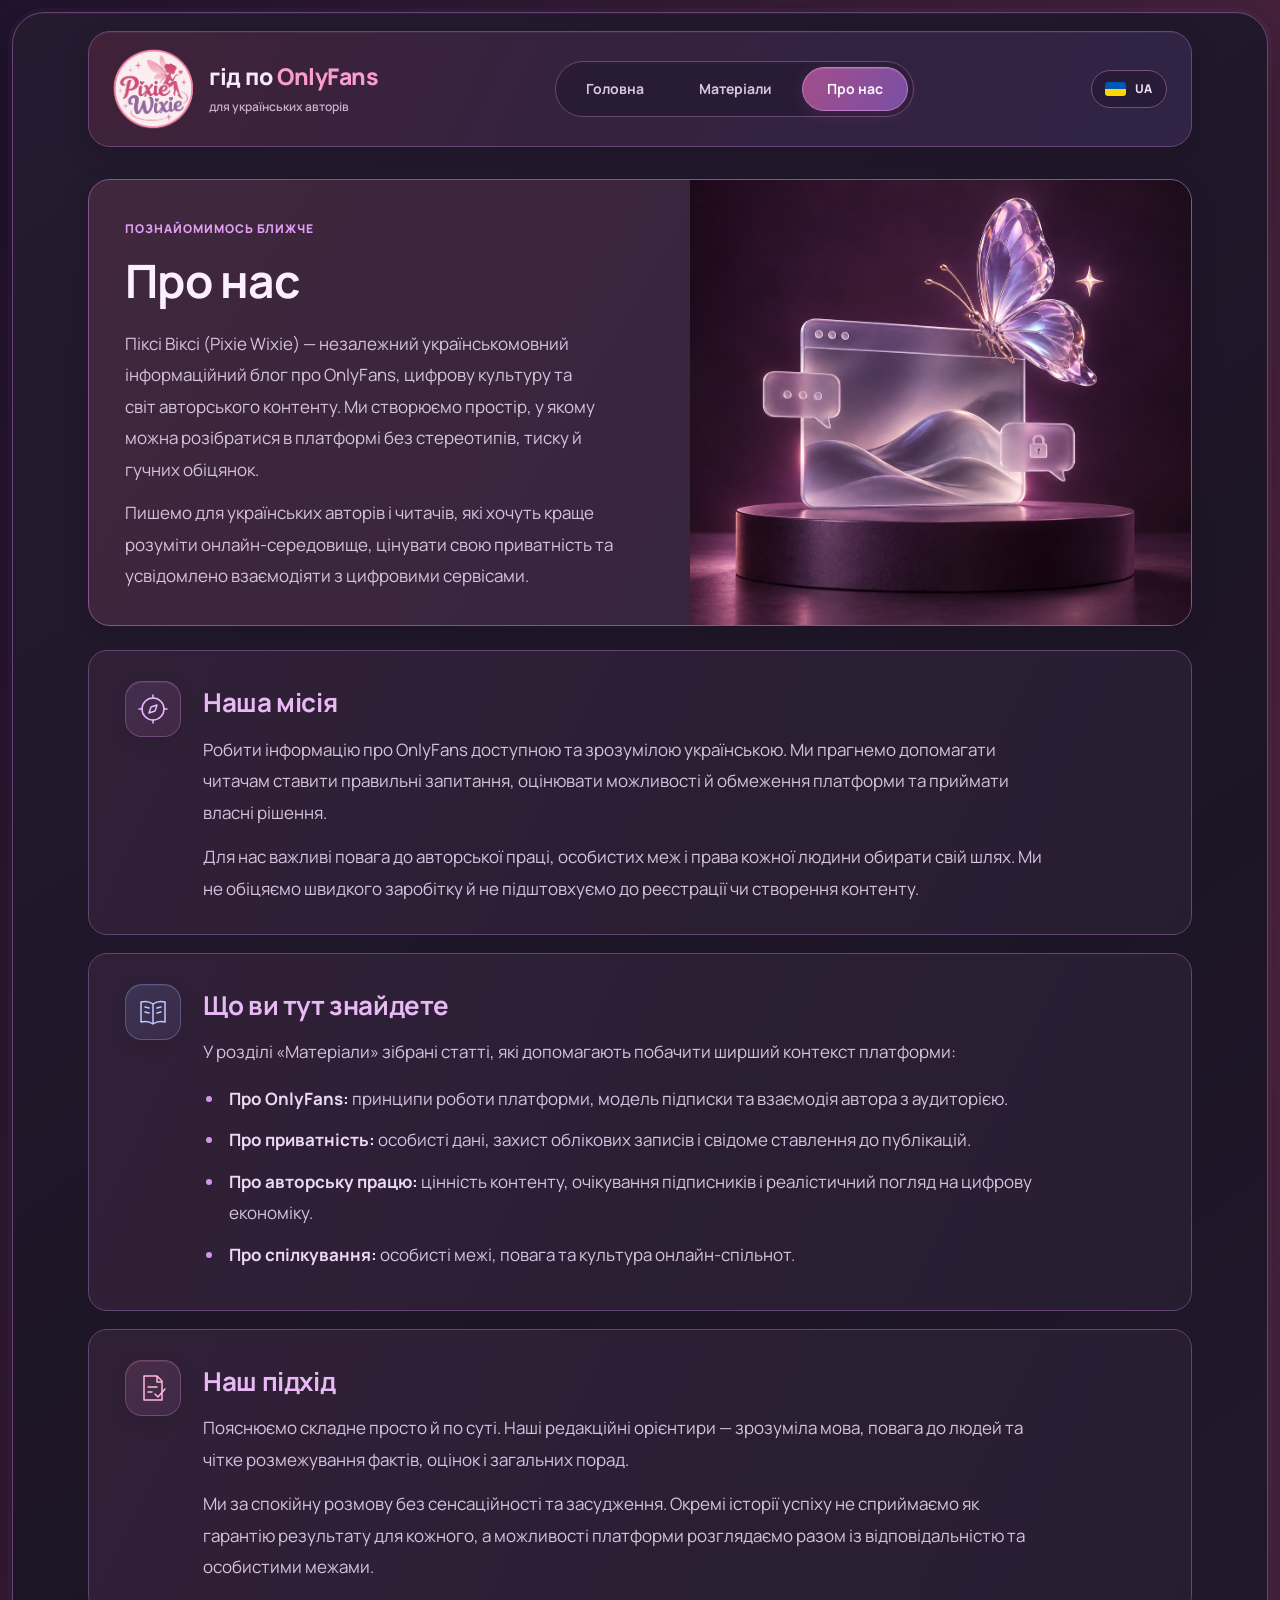
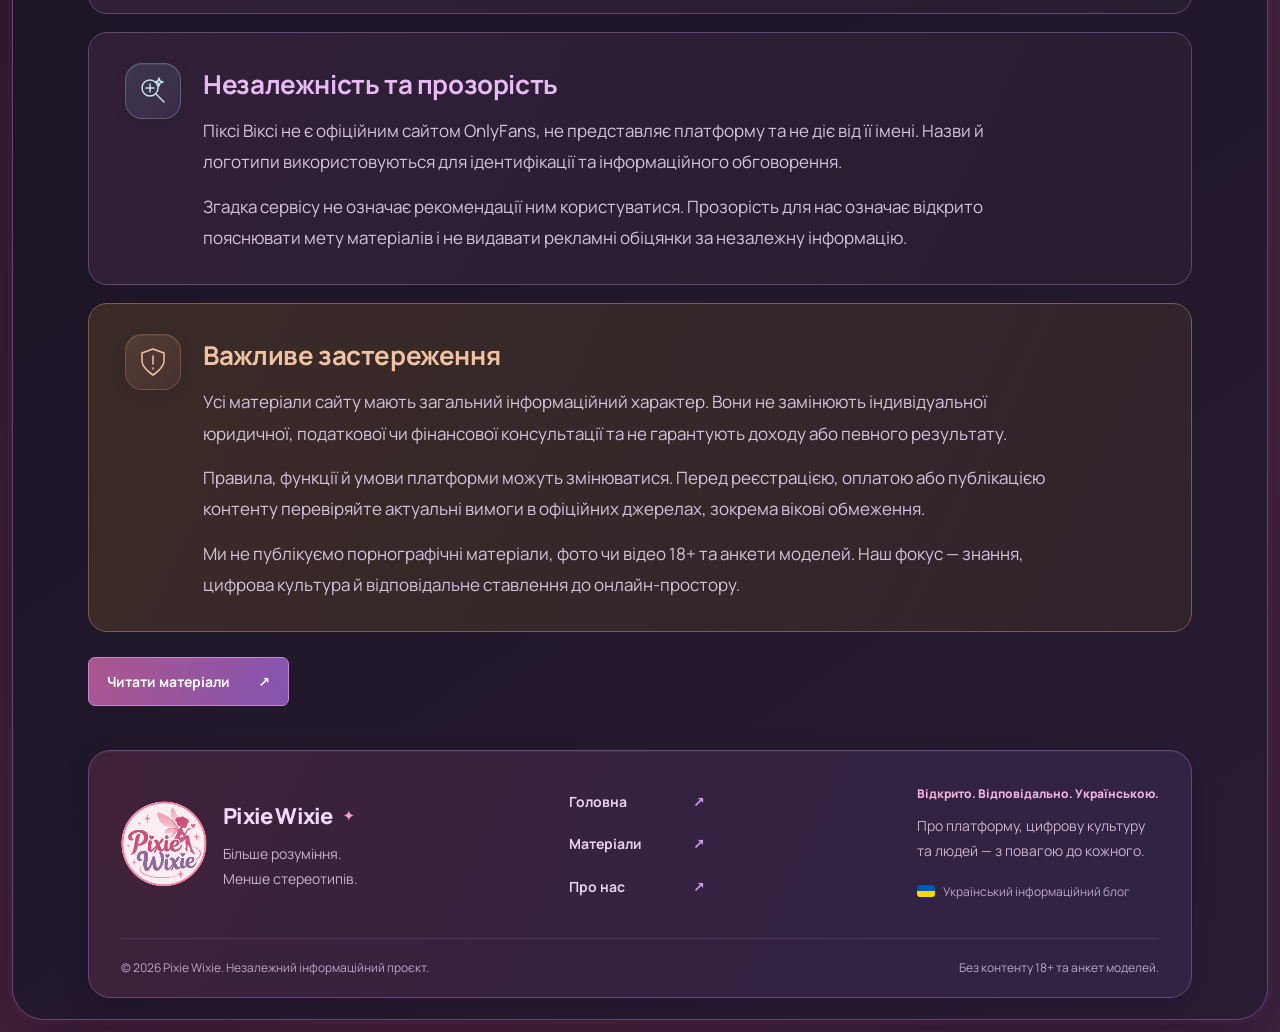
==== about.html @ de65b319 "Added Pixie Wixie site" ====
<!doctype html>
<html lang="uk"><head><meta charset="UTF-8"><meta name="viewport" content="width=device-width, initial-scale=1.0"><meta name="description" content="Дізнайтеся про Pixie Wixie: незалежний український блог про OnlyFans, нашу мету й редакційні принципи. Зрозуміла інформація з повагою до приватності."><title>Про Pixie Wixie — український блог про OnlyFans</title><link rel="preconnect" href="https://fonts.googleapis.com"><link rel="preconnect" href="https://fonts.gstatic.com" crossorigin><link href="https://fonts.googleapis.com/css2?family=Manrope:wght@400;500;600;700;800&display=swap" rel="stylesheet"><link rel="stylesheet" href="style.css">
<meta name="robots" content="index, follow, max-image-preview:large">
<link rel="icon" type="image/png" href="img/logo.png">
<meta property="og:locale" content="uk_UA">
<meta property="og:site_name" content="Pixie Wixie">
<meta property="og:type" content="website">
<meta property="og:title" content="Про Pixie Wixie — український блог про OnlyFans">
<meta property="og:description" content="Дізнайтеся про Pixie Wixie: незалежний український блог про OnlyFans, нашу мету й редакційні принципи. Зрозуміла інформація з повагою до приватності.">
<meta name="twitter:card" content="summary">
<meta name="twitter:title" content="Про Pixie Wixie — український блог про OnlyFans">
<meta name="twitter:description" content="Дізнайтеся про Pixie Wixie: незалежний український блог про OnlyFans, нашу мету й редакційні принципи. Зрозуміла інформація з повагою до приватності.">
<script type="application/ld+json">{"@context": "https://schema.org", "@type": "AboutPage", "name": "Про Pixie Wixie — український блог про OnlyFans", "description": "Дізнайтеся про Pixie Wixie: незалежний український блог про OnlyFans, нашу мету й редакційні принципи. Зрозуміла інформація з повагою до приватності.", "inLanguage": "uk", "publisher": {"@type": "Organization", "name": "Pixie Wixie", "url": "https://pixiewixie.com/", "logo": {"@type": "ImageObject", "url": "https://pixiewixie.com/img/logo.png"}}, "url": "https://pixiewixie.com/about.html"}</script>
<link rel="canonical" href="https://pixiewixie.com/about.html">
<meta property="og:url" content="https://pixiewixie.com/about.html">
<meta property="og:image" content="https://pixiewixie.com/img/logo.png">
<meta name="twitter:image" content="https://pixiewixie.com/img/logo.png">
</head><body>
<a class="skip-link" href="#main">Перейти до вмісту</a>
<div class="site-frame">
<header class="header"><div class="header-brand"><a href="index.html" class="logo header-logo" aria-label="Pixie Wixie — головна"><img src="img/logo.png" alt="Pixie Wixie" width="1254" height="1254"></a><p class="header-tagline">гід по <span>OnlyFans</span><small>для українських авторів</small></p></div><nav aria-label="Головна навігація"><a href="index.html" data-nav="home">Головна</a><a href="materials.html" data-nav="articles">Матеріали</a><a href="about.html" data-nav="about" class="active" aria-current="page">Про нас</a></nav><span class="language-badge" lang="uk" aria-label="Мова сайту — українська" title="Українська"><span class="language-flag" aria-hidden="true"></span><span>UA</span></span></header>
<main id="main" class="about-page">
  <section class="about-intro" aria-labelledby="about-title">
    <div class="about-intro-copy">
    <span class="eyebrow">Познайомимось ближче</span>
    <h1 id="about-title">Про нас</h1>
    <p>Піксі Віксі (Pixie Wixie) — незалежний українськомовний інформаційний блог про OnlyFans, цифрову культуру та світ авторського контенту. Ми створюємо простір, у якому можна розібратися в платформі без стереотипів, тиску й гучних обіцянок.</p>
    <p>Пишемо для українських авторів і читачів, які хочуть краще розуміти онлайн-середовище, цінувати свою приватність та усвідомлено взаємодіяти з цифровими сервісами.</p>
      </div>
    <div class="about-intro-art"><img src="img/pixie-digital.png" alt="Скляний метелик над вікном браузера — ілюстрація цифрового світу Піксі Віксі" width="1536" height="1024" decoding="async"></div>
  </section>
  <div class="about-sections">
    <section class="about-panel" aria-labelledby="about-mission">
      <span class="about-section-icon" aria-hidden="true"><svg viewBox="0 0 32 32" fill="none" stroke="currentColor" stroke-width="1.5" stroke-linecap="round" stroke-linejoin="round"><circle cx="16" cy="16" r="11"/><path d="m20 12-2 6-6 2 2-6z"/><path d="M16 2v3m0 22v3M2 16h3m22 0h3"/></svg></span>
      <div><h2 id="about-mission">Наша місія</h2>
      <p>Робити інформацію про OnlyFans доступною та зрозумілою українською. Ми прагнемо допомагати читачам ставити правильні запитання, оцінювати можливості й обмеження платформи та приймати власні рішення.</p>
      <p>Для нас важливі повага до авторської праці, особистих меж і права кожної людини обирати свій шлях. Ми не обіцяємо швидкого заробітку й не підштовхуємо до реєстрації чи створення контенту.</p></div>
    </section>
    <section class="about-panel" aria-labelledby="about-topics">
      <span class="about-section-icon" aria-hidden="true"><svg viewBox="0 0 32 32" fill="none" stroke="currentColor" stroke-width="1.5" stroke-linecap="round" stroke-linejoin="round"><path d="M16 8c-4-3-8-3-12-2v20c4-1 8-1 12 2 4-3 8-3 12-2V6c-4-1-8-1-12 2Zm0 0v20M8 11l4 1m-4 4 4 1m8-5 4-1m-4 6 4-1"/></svg></span>
      <div><h2 id="about-topics">Що ви тут знайдете</h2>
      <p>У розділі «Матеріали» зібрані статті, які допомагають побачити ширший контекст платформи:</p>
      <ul><li><strong>Про OnlyFans:</strong> принципи роботи платформи, модель підписки та взаємодія автора з аудиторією.</li><li><strong>Про приватність:</strong> особисті дані, захист облікових записів і свідоме ставлення до публікацій.</li><li><strong>Про авторську працю:</strong> цінність контенту, очікування підписників і реалістичний погляд на цифрову економіку.</li><li><strong>Про спілкування:</strong> особисті межі, повага та культура онлайн-спільнот.</li></ul></div>
    </section>
    <section class="about-panel" aria-labelledby="about-approach">
      <span class="about-section-icon" aria-hidden="true"><svg viewBox="0 0 32 32" fill="none" stroke="currentColor" stroke-width="1.5" stroke-linecap="round" stroke-linejoin="round"><path d="M8 4h12l5 5v19H7V4Zm12 0v6h5M11 15h9M11 20h4"/><path d="m18 22 3 3 7-8"/></svg></span>
      <div><h2 id="about-approach">Наш підхід</h2>
      <p>Пояснюємо складне просто й по суті. Наші редакційні орієнтири — зрозуміла мова, повага до людей та чітке розмежування фактів, оцінок і загальних порад.</p>
      <p>Ми за спокійну розмову без сенсаційності та засудження. Окремі історії успіху не сприймаємо як гарантію результату для кожного, а можливості платформи розглядаємо разом із відповідальністю та особистими межами.</p></div>
    </section>
    <section class="about-panel" aria-labelledby="about-independence">
      <span class="about-section-icon" aria-hidden="true"><svg viewBox="0 0 32 32" fill="none" stroke="currentColor" stroke-width="1.5" stroke-linecap="round" stroke-linejoin="round"><circle cx="13" cy="13" r="8"/><path d="m19 19 8 8M9 13h8m-4-4v8"/><path d="m22 3 1 3 3 1-3 1-1 3-1-3-3-1 3-1z"/></svg></span>
      <div><h2 id="about-independence">Незалежність та прозорість</h2>
      <p>Піксі Віксі не є офіційним сайтом OnlyFans, не представляє платформу та не діє від її імені. Назви й логотипи використовуються для ідентифікації та інформаційного обговорення.</p>
      <p>Згадка сервісу не означає рекомендації ним користуватися. Прозорість для нас означає відкрито пояснювати мету матеріалів і не видавати рекламні обіцянки за незалежну інформацію.</p></div>
    </section>
    <section class="about-panel about-disclaimer" aria-labelledby="about-disclaimer">
      <span class="about-section-icon" aria-hidden="true"><svg viewBox="0 0 32 32" fill="none" stroke="currentColor" stroke-width="1.5" stroke-linecap="round" stroke-linejoin="round"><path d="m16 3 11 4v8c0 7-11 14-11 14S5 22 5 15V7zM16 10v8m0 4v1"/></svg></span>
      <div><h2 id="about-disclaimer">Важливе застереження</h2>
      <p>Усі матеріали сайту мають загальний інформаційний характер. Вони не замінюють індивідуальної юридичної, податкової чи фінансової консультації та не гарантують доходу або певного результату.</p>
      <p>Правила, функції й умови платформи можуть змінюватися. Перед реєстрацією, оплатою або публікацією контенту перевіряйте актуальні вимоги в офіційних джерелах, зокрема вікові обмеження.</p>
      <p>Ми не публікуємо порнографічні матеріали, фото чи відео 18+ та анкети моделей. Наш фокус — знання, цифрова культура й відповідальне ставлення до онлайн-простору.</p></div>
    </section>
  </div>
  <a class="primary about-read" href="materials.html">Читати матеріали <span aria-hidden="true">↗</span></a>
</main>
<footer class="site-footer">
  <div class="footer-main">
    <div class="footer-brand">
      <a href="index.html" class="footer-logo" aria-label="Pixie Wixie — головна"><img src="img/logo.png" alt="Pixie Wixie" width="1254" height="1254" loading="lazy"></a>
      <div><a href="index.html" class="footer-name">Pixie Wixie<span>✦</span></a><p>Більше розуміння.<br>Менше стереотипів.</p></div>
    </div>
    <nav class="footer-nav" aria-label="Навігація в підвалі">
      <a href="index.html">Головна <span aria-hidden="true">↗</span></a>
      <a href="materials.html">Матеріали <span aria-hidden="true">↗</span></a>
      <a href="about.html">Про нас <span aria-hidden="true">↗</span></a>
    </nav>
    <div class="footer-editorial"><span class="footer-kicker">Відкрито. Відповідально. Українською.</span><p>Про платформу, цифрову культуру<br>та людей — з повагою до кожного.</p><span class="footer-language"><span class="language-flag" aria-hidden="true"></span> Український інформаційний блог</span></div>
  </div>
  <div class="footer-base"><span>© 2026 Pixie Wixie. Незалежний інформаційний проєкт.</span><span>Без контенту 18+ та анкет моделей.</span></div>
</footer>
</div>
</body></html>
---- style.css ----
:root{font-family:Manrope,Arial,sans-serif;color:#26242b;background:#faf9f7;font-synthesis:none;--purple:#7951cc;--muted:#818087}*{box-sizing:border-box}body{margin:0}a{color:inherit;text-decoration:none}button,input{font:inherit}button,a{ -webkit-tap-highlight-color:transparent}button{cursor:pointer}a:focus-visible,button:focus-visible,input:focus-visible{outline:3px solid #9571dd;outline-offset:5px}.header{max-width:1240px;margin:auto;height:102px;display:flex;align-items:center;justify-content:space-between;border-bottom:1px solid #e7e4e1}.logo{font-size:29px;font-weight:800;letter-spacing:-1.7px;display:flex;align-items:center}.logo-dot{color:var(--purple)}.logo-icon{display:inline-flex;align-items:center;justify-content:center;background:var(--purple);color:white;width:33px;height:34px;margin-right:10px;border-radius:10px;font-size:30px;letter-spacing:-3px;padding-right:4px}.logo-icon span{font-size:21px;margin-top:-16px}.header nav{display:flex;gap:34px;font-size:13px;font-weight:700;height:100%;align-items:center}.header nav a{height:100%;display:flex;align-items:center;position:relative}.header nav a.active{color:var(--purple)}.header nav a.active:after{position:absolute;bottom:24px;left:0;right:0;height:2px;background:var(--purple);content:''}.header-note{font-size:11px;color:#74717b;display:flex;gap:8px;align-items:center}.header-note>span{width:6px;height:6px;background:var(--purple);border-radius:50%}main{max-width:1240px;margin:auto}.intro{text-align:center;padding:53px 0 37px}.eyebrow{font-size:10px;font-weight:800;letter-spacing:2px;color:var(--purple);text-transform:uppercase}.intro h1{font-size:46px;letter-spacing:-2px;line-height:1.2;margin:15px 0}.intro h1 span{color:var(--purple)}.intro p{font-size:14px;line-height:1.8;color:#77737c;margin:0}.hero{background:#e9e0f5;border-radius:18px;min-height:395px;position:relative;display:grid;grid-template-columns:1.1fr 1fr;overflow:hidden}.hero-copy{padding:42px 0 43px 46px;z-index:2}.pill{font-size:10px;font-weight:700;padding:7px 11px;border-radius:6px;display:inline-flex;align-items:center;gap:6px;background:#ffffff80;color:#695084}.pill svg{width:12px}.hero h2{font-size:37px;line-height:1.27;letter-spacing:-1.2px;margin:20px 0 14px;max-width:530px}.hero-copy>p{font-size:13px;line-height:1.85;color:#70667e;max-width:390px}.hero-bottom{display:flex;align-items:center;gap:23px;margin-top:27px}.primary{border:none;background:#29242f;color:white;padding:13px 18px;border-radius:7px;font-size:11px;font-weight:700;display:inline-flex;align-items:center;gap:28px}.primary:hover{background:var(--purple)}.read-time{font-size:10px;color:#7c708b}.art{position:relative;min-height:395px;overflow:hidden}.orbit{position:absolute;width:370px;height:370px;left:75px;top:20px;border:1px solid #d3c3e6;border-radius:50%}.orbit.two{width:500px;height:500px;left:10px;top:-45px}.orbit.three{width:620px;height:620px;left:-50px;top:-105px}.platform{position:absolute;background:#fff;width:284px;height:220px;top:88px;left:115px;border-radius:15px;transform:rotate(-9deg);box-shadow:0 22px 45px #8563ad25;padding:16px}.browser-dots{display:flex;gap:4px;border-bottom:1px solid #eee;padding-bottom:13px}.browser-dots i{width:5px;height:5px;background:#d7c7ed;border-radius:50%}.of-title{margin-top:32px;text-align:center;font-size:40px;letter-spacing:-2px;font-weight:800;color:#8559cb}.of-title span{font-weight:400;font-style:italic}.art-line{height:6px;background:#eee9f4;border-radius:10px;width:125px;margin:16px auto 7px}.art-line.short{width:88px;margin-top:0}.art-lock{position:absolute;top:49px;left:72px;width:65px;height:65px;background:#916cc8;border-radius:16px;transform:rotate(-14deg);color:#fff;display:grid;place-items:center;box-shadow:0 10px 25px #83639930}.art-lock svg{width:30px}.art-spark{position:absolute;right:65px;top:61px;font-size:53px;color:#ac8bd4}.mini-card{position:absolute;right:33px;bottom:59px;background:#ffffffeb;border:1px solid white;border-radius:12px;transform:rotate(7deg);padding:15px 20px;display:flex;gap:12px;align-items:center;box-shadow:0 15px 30px #785c9c12}.mini-card .icon{background:#eee7f7;color:var(--purple);border-radius:50%;width:35px;height:35px;display:grid;place-items:center;font-size:21px}.mini-card b{display:block;font-size:11px}.mini-card small{font-size:9px;color:#98909e}.safe-strip{display:flex;justify-content:center;align-items:center;gap:9px;color:#88828d;font-size:10px;margin:18px 0 48px}.safe-strip svg{width:13px}.section-heading{display:flex;justify-content:space-between;align-items:center;margin-bottom:22px}.section-heading h2{font-size:25px;letter-spacing:-.8px;margin:0}.section-heading a{font-size:11px;font-weight:700;display:flex;gap:17px}.filters{display:flex;gap:8px;flex-wrap:wrap;margin-bottom:27px}.filter{border:1px solid #e5e1e7;border-radius:25px;background:transparent;padding:9px 17px;color:#77717e;font-size:11px}.filter.active{color:white;border-color:#29242f;background:#29242f}.filter:hover{border-color:var(--purple)}.article-grid{display:grid;grid-template-columns:repeat(3,1fr);gap:26px}.article-card{min-width:0}.image-wrap{height:205px;border-radius:12px;overflow:hidden;position:relative;background:#e8e3ef}.image-wrap img{width:100%;height:100%;object-fit:cover;transition:transform .4s}.article-card:hover img{transform:scale(1.04)}.image-wrap .category{position:absolute;left:15px;top:15px;background:#fffef8ed;border-radius:5px;font-size:9px;padding:6px 9px;font-weight:700}.article-card .meta{font-size:9px;color:#979199;margin-top:18px;display:flex;gap:9px}.article-card h3{font-size:18px;line-height:1.5;letter-spacing:-.4px;margin:9px 0}.article-card p{font-size:11px;line-height:1.85;color:#88818c;margin:0}.card-link{display:block;width:100%;text-align:left;border:0;padding:0;background:none;color:inherit}.read-link{font-size:10px;font-weight:700;display:flex;align-items:center;gap:14px;margin-top:16px}.mission{border:1px solid #e2dbe9;background:#f1ecf6;border-radius:13px;padding:31px 36px;display:flex;align-items:center;gap:25px;margin:51px 0 60px}.mission-icon{font-size:31px;color:var(--purple);width:56px;height:56px;background:#e5d9f2;display:grid;place-items:center;border-radius:50%;flex-shrink:0}.mission h3{font-size:17px;margin:0 0 8px;letter-spacing:-.4px}.mission p{font-size:11px;color:#84798f;margin:0;line-height:1.8}.mission>a{white-space:nowrap;margin-left:auto;font-size:11px;font-weight:700;display:flex;gap:22px}footer{border-top:1px solid #e5e1e6;max-width:1240px;margin:auto}.footer-top{padding:29px 0;display:flex;align-items:center;gap:28px}.footer-top .logo{font-size:24px}.footer-top p{font-size:10px;color:#8e8792}.footer-top>a:last-child{font-size:10px;margin-left:auto}.footer-top>a:last-child span{margin-left:17px}.footer-bottom{border-top:1px solid #ece8ec;padding:19px 0 25px;display:flex;justify-content:space-between;font-size:9px;color:#a099a4}.ukraine{color:#a492d0;margin-left:8px}.page-heading{padding:55px 0 30px}.page-heading h1{font-size:43px;letter-spacing:-1.5px;margin:12px 0}.page-heading p{color:#817a87;font-size:14px;line-height:1.8}.catalog{padding-bottom:60px}.search{width:100%;padding:14px 17px;border:1px solid #e2dbe9;border-radius:8px;background:white;margin-bottom:22px}.about-body{max-width:780px;padding-bottom:50px;line-height:1.9}.about-body h2{font-size:24px;letter-spacing:-.5px}.about-body p{color:#77717e;font-size:15px}.empty{padding:40px 0;color:#817a87}@media(min-width:1500px){.header,main,footer{max-width:1280px}.intro{padding-top:60px}.hero{min-height:420px}.art{min-height:420px}}@media(max-width:1320px){.header,main,footer{margin-left:6%;margin-right:6%}}@media(max-width:900px){.hero h2{font-size:30px}.hero-copy{padding:30px}.platform{left:35px;width:250px}.art-lock{left:12px}.mini-card{right:12px}.art-spark{right:10px}.article-grid{gap:18px}.image-wrap{height:170px}.mission{padding:25px;gap:18px}.mission>a{gap:8px}.intro h1{font-size:38px}}@media(max-width:650px){.header{height:82px}.logo{font-size:24px}.logo-icon{width:28px;height:29px;font-size:26px}.header nav{gap:17px;font-size:11px}.header-note{display:none}.header nav a.active:after{bottom:15px}.intro{padding:35px 0 26px}.intro h1{font-size:33px;letter-spacing:-1.4px}.intro p{font-size:12px}.intro p br{display:none}.hero{grid-template-columns:1fr}.hero-copy{padding:29px 26px 10px}.hero h2{font-size:30px}.hero-copy>p{font-size:12px}.hero-bottom{margin-top:20px}.art{min-height:280px}.platform{left:calc(50% - 125px);top:38px;height:193px}.art-lock{left:calc(50% - 160px);top:16px}.art-spark{right:35px;top:8px}.mini-card{bottom:24px;right:22px}.orbit{left:calc(50% - 185px);top:-20px}.orbit.two{left:calc(50% - 250px);top:-85px}.orbit.three{left:calc(50% - 310px);top:-145px}.safe-strip{font-size:9px;margin-bottom:33px}.section-heading h2{font-size:22px}.article-grid{grid-template-columns:1fr;gap:30px}.image-wrap{height:235px}.article-card h3{font-size:20px}.article-card p{font-size:13px}.meta{font-size:11px!important}.filters{gap:6px}.filter{padding:8px 12px;font-size:10px}.mission{flex-wrap:wrap;margin:36px 0;padding:22px;gap:14px}.mission-icon{width:42px;height:42px}.mission>div:nth-child(2){flex:1}.mission h3{font-size:15px}.mission>a{margin-left:56px}.footer-top{flex-wrap:wrap;gap:10px 20px}.footer-top p{margin:0}.footer-top>a:last-child{margin-left:0;width:100%}.footer-bottom{gap:12px;flex-direction:column}.page-heading h1{font-size:35px}.article-body h1{font-size:27px}.article-body img{height:190px}}

[hidden]{display:none!important}.static-article{max-width:780px;margin:0 auto;padding:45px 0 60px}.static-article .eyebrow{display:block;margin-top:30px}.static-article>img{height:340px}.back-link{display:inline-block;font-size:12px;color:var(--purple);font-weight:700;margin:12px 0 20px}@media(max-width:650px){.static-article{padding-top:25px}.static-article>img{height:210px}}
.article-body h1{font-size:36px;line-height:1.3;letter-spacing:-1px}.article-body h2{font-size:22px;margin-top:30px}.article-body p{font-size:15px;line-height:1.9;color:#716a79}.article-body img{width:100%;object-fit:cover;border-radius:12px;margin:20px 0}.article-body .meta{font-size:11px;color:#8a8292}@media(max-width:650px){.article-body h1{font-size:28px}.article-body h2{font-size:20px}}

/* Display the supplied logo without its large transparent margins. */
.header-logo{position:relative;display:block;width:80px;height:80px;overflow:hidden;flex-shrink:0}.header-logo img{position:absolute;width:186%;height:auto;max-width:none;left:-43%;top:-43%}@media(max-width:650px){.header-logo{width:64px;height:64px}}

/* Soft, pill-shaped navigation echoes the pink and lilac logo. */
.header nav {
  height: auto;
  gap: 5px;
  padding: 5px;
  border: 1px solid #eadfe9;
  border-radius: 999px;
  background: #f4eef4;
  box-shadow: inset 0 1px 0 #fff, 0 3px 12px #76516b05;
}
.header nav a {
  justify-content: center;
  height: auto;
  min-height: 44px;
  padding: 0 24px;
  border: 1px solid transparent;
  border-radius: 999px;
  color: #776575;
  font-size: 12px;
  font-weight: 700;
  line-height: 1.4;
  white-space: nowrap;
  transition: background-color .2s ease, color .2s ease, box-shadow .2s ease;
}
.header nav a.active:after { content: none; }
.header nav a.active {
  color: #874874;
  border-color: #e9d6e5;
  background: linear-gradient(120deg, #fff8fb, #f4eafa);
  box-shadow: 0 2px 6px #85517112, inset 0 1px 0 #fff;
}
@media (hover: hover) {
  .header nav a:hover { color: #874874; background-color: #fff9fc; }
  .header nav a.active:hover { box-shadow: 0 3px 10px #85517120, inset 0 1px 0 #fff; }
}
.header nav a:focus-visible { outline: 2px solid #ae6caa; outline-offset: 3px; }
@media (max-width: 650px) {
  .header { gap: 10px; }
  .header nav { gap: 2px; padding: 4px; }
  .header nav a { min-height: 40px; padding: 0 13px; font-size: 11px; }
}
@media (max-width: 380px) {
  .header nav a { padding: 0 9px; font-size: 10px; }
}
@media (prefers-reduced-motion: reduce) {
  .header nav a { transition: none; }
}

/* Current language: Ukrainian. */
.language-badge {
  display: inline-flex;
  align-items: center;
  justify-content: center;
  gap: 9px;
  min-height: 38px;
  padding: 0 13px;
  border: 1px solid #e9dfe9;
  border-radius: 999px;
  background: #fffafd;
  color: #776575;
  font-size: 11px;
  font-weight: 800;
  letter-spacing: .6px;
  box-shadow: 0 2px 6px #85517108;
  flex-shrink: 0;
}
.language-flag {
  width: 21px;
  height: 14px;
  border-radius: 3px;
  background: linear-gradient(to bottom, #0057b7 50%, #ffd700 50%);
  box-shadow: 0 0 0 1px #29242f0a;
}
@media (max-width: 650px) {
  .header { height: auto; min-height: 82px; flex-wrap: wrap; gap: 8px 12px; padding: 9px 0 13px; }
  .header-logo { order: 0; }
  .language-badge { order: 1; margin-left: auto; }
  .header nav { order: 2; width: 100%; }
  .header nav a { flex: 1; }
}

/* A tinted header panel frames the logo and navigation. */
.header {
  margin-top: 18px;
  padding: 0 24px;
  border: 1px solid #e9d5e8;
  border-radius: 22px;
  background: linear-gradient(115deg, #fce8f0 0%, #f6eaf5 48%, #eae3f7 100%);
  box-shadow: 0 6px 22px #86618e0b, inset 0 1px 0 #ffffffb3;
}
.header nav {
  border-color: #e6d5e7;
  background: #ffffff66;
}
.header nav a.active {
  background: #fffafd;
  border-color: #ebdcea;
  box-shadow: 0 3px 9px #85517114;
}
.language-badge {
  background: #ffffffb3;
  border-color: #e5d6e9;
}
@media (max-width: 650px) {
  .header {
    margin-top: 12px;
    padding: 10px 14px 14px;
    border-radius: 19px;
  }
}

/* Footer shares the header's soft pink and lilac surface. */
.site-footer {
  margin-bottom: 20px;
  padding: 0 32px;
  border: 1px solid #e9d5e8;
  border-radius: 22px;
  background: linear-gradient(115deg, #fce8f0 0%, #f6eaf5 48%, #eae3f7 100%);
  box-shadow: 0 6px 22px #86618e0b, inset 0 1px 0 #ffffffb3;
}
.footer-main {
  display: grid;
  grid-template-columns: 1.2fr .7fr 1fr;
  align-items: center;
  gap: 36px;
  padding: 32px 0;
}
.footer-brand { display: flex; align-items: center; gap: 16px; }
.footer-logo { position: relative; display: block; width: 86px; height: 86px; overflow: hidden; flex-shrink: 0; }
.footer-logo img { position: absolute; width: 186%; height: auto; max-width: none; left: -43%; top: -43%; }
.footer-name { display: inline-flex; align-items: center; gap: 10px; font-size: 22px; font-weight: 800; letter-spacing: -.8px; color: #714b78; }
.footer-name span { font-size: 15px; color: #c86f9a; }
.footer-brand p { margin: 8px 0 0; font-size: 12px; line-height: 1.8; color: #887187; }
.footer-nav { display: flex; flex-direction: column; gap: 4px; max-width: 160px; }
.footer-nav a { display: flex; align-items: center; justify-content: space-between; gap: 24px; min-height: 36px; padding: 7px 12px; border-radius: 10px; font-size: 12px; font-weight: 700; color: #755d79; transition: background-color .2s, color .2s; }
.footer-nav a span { color: #aa8bad; }
.footer-nav a:hover { background: #ffffff80; color: #914b80; }
.footer-editorial { justify-self: end; }
.footer-kicker { font-size: 10px; font-weight: 800; color: #805888; }
.footer-editorial p { font-size: 12px; line-height: 1.8; color: #887187; margin: 10px 0 15px; }
.footer-language { display: inline-flex; align-items: center; gap: 8px; font-size: 10px; color: #806d85; }
.footer-language .language-flag { width: 18px; height: 12px; flex-shrink: 0; }
.footer-base { display: flex; justify-content: space-between; gap: 16px; border-top: 1px solid #d9c5dd80; padding: 18px 0; font-size: 10px; line-height: 1.7; color: #8b758e; }
@media (max-width: 900px) {
  .footer-main { gap: 24px; grid-template-columns: 1fr auto; }
  .footer-editorial { grid-column: 1 / -1; justify-self: start; padding-top: 18px; border-top: 1px solid #d9c5dd80; width: 100%; }
  .footer-editorial p br { display: none; }
}
@media (max-width: 650px) {
  .site-footer { padding: 0 20px; border-radius: 19px; margin-bottom: 12px; }
  .footer-main { padding: 24px 0; grid-template-columns: 1fr; gap: 20px; }
  .footer-brand { gap: 12px; }
  .footer-logo { width: 72px; height: 72px; }
  .footer-name { font-size: 21px; }
  .footer-nav { flex-direction: row; max-width: none; justify-content: space-between; gap: 3px; }
  .footer-nav a { padding: 8px; gap: 8px; font-size: 11px; }
  .footer-base { flex-direction: column; gap: 5px; font-size: 9px; }
}
@media (prefers-reduced-motion: reduce) { .footer-nav a { transition: none; } }

/* A delicate continuous frame around the entire page. */
.site-frame {
  max-width: 1360px;
  margin: 14px auto;
  padding: 0 0 1px;
  border: 1px solid #e9d9e9;
  border-radius: 32px;
  background: linear-gradient(#faf9f7, #faf9f7) padding-box,
    linear-gradient(150deg, #efd2e1, #e4d9f0 55%, #efd9e6) border-box;
  border-color: transparent;
  box-shadow: 0 0 0 4px #eedeea20, 0 8px 30px #94729706;
}
@media (max-width: 1400px) {
  .site-frame { margin: 12px; }
}
@media (max-width: 650px) {
  .site-frame { margin: 7px; border-radius: 25px; box-shadow: 0 0 0 2px #eedeea20; }
}

/* Homepage layout keeps the footer at the bottom on short pages. */
.site-frame:has(.home-main){min-height:calc(100svh - 28px);display:flex;flex-direction:column}.site-frame:has(.home-main)>.header,.site-frame:has(.home-main)>.site-footer{width:88%;flex-shrink:0}.home-main{flex:1;min-height:180px}@media(max-width:1400px){.site-frame:has(.home-main){min-height:calc(100svh - 24px)}}@media(max-width:650px){.site-frame:has(.home-main){min-height:calc(100svh - 14px)}.home-main{min-height:100px}}

.home-main { width: 88%; display: grid; place-items: center; }
.home-welcome { width: 100%; text-align: center; padding: 52px 20px 44px; background: radial-gradient(ellipse at 50% 42%, #f5e8f470, transparent 65%); }
.welcome-label { display: inline-flex; align-items: center; gap: 8px; color: #a16893; font-size: 10px; font-weight: 800; letter-spacing: 1.1px; }
.welcome-label>span { font-size: 16px; color: #c880a6; }
.home-welcome h1 { margin: 17px 0; font-size: clamp(29px, 3.2vw, 44px); line-height: 1.25; letter-spacing: -1.6px; font-weight: 800; color: #49374d; }
.home-welcome h1>span { color: #9a679b; }
.welcome-description { max-width: 550px; margin: 0 auto; color: #88788c; font-size: 13px; line-height: 1.9; }
.welcome-topics { display: flex; flex-wrap: wrap; justify-content: center; gap: 8px; list-style: none; padding: 0; margin: 22px 0 25px; }
.welcome-topics li { padding: 7px 12px; border: 1px solid #eaddE9; border-radius: 999px; background: #fffafc; color: #92758e; font-size: 10px; line-height: 1.5; }
.welcome-button { display: inline-flex; align-items: center; justify-content: center; gap: 24px; min-height: 45px; padding: 12px 21px; border: 1px solid #9b709d; border-radius: 12px; background: linear-gradient(110deg, #ac789b, #9072ab); box-shadow: 0 4px 12px #96729820; color: #fff; font-size: 12px; font-weight: 700; transition: box-shadow .2s, background-color .2s; }
.welcome-button:hover { background: #926898; box-shadow: 0 5px 16px #96729835; }
.welcome-note { display: flex; justify-content: center; align-items: center; gap: 7px; color: #99899c; font-size: 9px; line-height: 1.7; margin: 18px 0 0; }
.welcome-note svg { width: 13px; height: 13px; flex-shrink: 0; }
@media(max-width:650px) {
  .home-welcome { padding: 35px 0 32px; }
  .home-welcome h1 { letter-spacing: -1px; font-size: clamp(25px, 6.5vw, 34px); }
  .welcome-description { font-size: 12px; }
  .welcome-topics { gap: 6px; margin: 18px 0 22px; }
  .welcome-topics li { font-size: 9px; padding: 6px 9px; }
  .welcome-note { max-width: 290px; margin: 16px auto 0; }
}
@media(prefers-reduced-motion:reduce) { .welcome-button { transition: none; } }

/* A prominent brand signature beside the logo. */
.header { height: auto; min-height: 116px; gap: 20px; padding-top: 12px; padding-bottom: 12px; }
.header-brand { display: flex; align-items: center; gap: 16px; flex: 0 1 auto; }
.header-tagline { margin: 0; color: #765780; font-size: 22px; font-weight: 800; line-height: 1.3; letter-spacing: -.6px; }
.header-tagline>span { color: #b26091; }
.header-tagline>small { display: block; margin-top: 5px; color: #8b708b; font-size: 11px; font-weight: 600; line-height: 1.6; letter-spacing: .1px; }
@media (min-width: 651px) and (max-width: 1050px) {
  .header { flex-wrap: wrap; gap: 12px; }
  .header-brand { order: 0; }
  .header .language-badge { order: 1; margin-left: auto; }
  .header nav { order: 2; width: 100%; }
  .header nav a { flex: 1; }
}
@media (max-width: 650px) {
  .header { gap: 12px 8px; }
  .header-brand { order: 0; gap: 10px; flex: 1 1 auto; }
  .header-tagline { font-size: 20px; }
  .header-tagline>small { max-width: 150px; font-size: 10px; margin-top: 4px; }
  .header .language-badge { align-self: center; }
}
@media (max-width: 420px) {
  .header-brand { gap: 7px; flex: 1 1 0; min-width: 0; }
  .header-brand .header-logo { width: 48px; height: 48px; }
  .header-tagline { font-size: 17px; letter-spacing: -.5px; }
  .header-tagline>small { font-size: 9px; max-width: 115px; }
  .header .language-badge { padding: 0 8px; gap: 5px; min-height: 34px; font-size: 10px; }
  .header .language-flag { width: 18px; height: 12px; }
}

.skip-link { position: absolute; top: 8px; left: 16px; transform: translateY(-160%); z-index: 100; padding: 12px 18px; border-radius: 10px; background: #fffafd; color: #714b78; font-size: 13px; font-weight: 700; }
.skip-link:focus { transform: translateY(0); }

/* A concise introduction to the people and principles behind the blog. */
.home-main { display: flex; flex-direction: column; justify-content: center; align-items: stretch; }
.home-welcome { padding-bottom: 28px; }
.home-story { display: grid; grid-template-columns: repeat(2, minmax(0, 1fr)); gap: 18px; width: 100%; max-width: 960px; margin: 0 auto 42px; }
.story-card { padding: 26px 28px; border: 1px solid #eedce7; border-radius: 18px; background: linear-gradient(130deg, #fff9fc, #f9eff570); }
.story-mission { border-color: #e6dced; background: linear-gradient(130deg, #fbf8fe, #f0eaf670); }
.story-icon { display: grid; place-items: center; width: 34px; height: 34px; margin-bottom: 14px; border-radius: 11px; background: #f6e4ee; color: #b16d96; font-size: 22px; }
.story-mission .story-icon { color: #9170a7; background: #ece3f4; }
.story-card h2, .story-notice h2 { margin: 0 0 10px; color: #765780; font-size: 19px; line-height: 1.4; letter-spacing: -.4px; }
.story-card p { margin: 0; color: #87758a; font-size: 13px; line-height: 1.9; }
.story-notice { grid-column: 1 / -1; display: flex; gap: 14px; align-items: flex-start; padding: 21px 26px; border: 1px solid #e9e0e9; border-radius: 16px; background: #f7f3f780; }
.notice-icon { display: grid; place-items: center; flex-shrink: 0; width: 30px; height: 30px; background: #ede6f0; color: #9c80a5; border-radius: 50%; }
.notice-icon svg { width: 17px; height: 17px; }
.story-notice h2 { font-size: 13px; margin-bottom: 6px; letter-spacing: 0; }
.story-notice p { margin: 0; font-size: 11px; line-height: 1.9; color: #908194; }
@media (max-width: 650px) {
  .home-welcome { padding-bottom: 24px; }
  .home-story { grid-template-columns: 1fr; gap: 12px; margin-bottom: 28px; }
  .story-card { padding: 22px; border-radius: 16px; }
  .story-card h2 { font-size: 18px; }
  .story-card p { font-size: 12px; }
  .story-notice { padding: 18px; gap: 10px; }
}

/* Simple stacked editorial sections with restrained pastel accents. */
.home-story {
  display: flex;
  flex-direction: column;
  max-width: 900px;
  gap: 18px;
  margin-bottom: 44px;
}
.welcome-description { max-width: 660px; font-size: 17px; line-height: 1.8; color: #7b687f; }
.story-card, .story-notice {
  position: relative;
  display: block;
  padding: 30px 36px;
  border: 1px solid #e9e0e9;
  border-radius: 16px;
  background: #fffdfd;
  box-shadow: 0 3px 14px #76516b04;
}
.story-card::before, .story-notice::before {
  content: '';
  display: block;
  width: 30px;
  height: 3px;
  margin-bottom: 16px;
  border-radius: 3px;
  background: #d9afc8;
}
.story-mission::before { background: #c5b1d8; }
.story-notice { background: #f7f5f9; border-color: #e7e0ec; }
.story-notice::before { background: #c6bdce; }
.story-icon, .notice-icon { display: none; }
.story-card h2, .story-notice h2 {
  margin: 0 0 12px;
  font-size: 25px;
  font-weight: 800;
  line-height: 1.35;
  letter-spacing: -.5px;
  color: #684e70;
}
.story-card p, .story-notice p {
  margin: 0;
  font-size: 17px;
  line-height: 1.85;
  color: #796a7e;
}
@media(max-width:650px) {
  .home-story { gap: 14px; margin-bottom: 28px; }
  .welcome-description { font-size: 16px; }
  .story-card, .story-notice { padding: 24px 22px; border-radius: 14px; }
  .story-card h2, .story-notice h2 { font-size: 22px; }
  .story-card p, .story-notice p { font-size: 16px; line-height: 1.8; }
}

/* A distinct introductory panel, separated from the editorial sections. */
.home-welcome {
  position: relative;
  width: 100%;
  margin: 30px 0 32px;
  padding: 44px 32px 46px;
  border: 1px solid #dcbfdf;
  border-radius: 24px;
  background: linear-gradient(115deg, #f8dfe9 0%, #f1e1f2 48%, #e6dcf5 100%);
  box-shadow: 0 10px 28px #96729c12, inset 0 1px 0 #ffffffb3;
}
.home-welcome .welcome-label {
  padding: 7px 13px;
  border: 1px solid #ffffffa6;
  border-radius: 999px;
  background: #fff9fc99;
  color: #9b5685;
}
.home-welcome h1 { margin: 21px 0 18px; color: #49344f; }
.home-welcome h1 > span { color: #925b99; }
.home-welcome .welcome-description { color: #796181; }
@media (max-width: 650px) {
  .home-welcome {
    margin: 20px 0 24px;
    padding: 30px 18px 32px;
    border-radius: 19px;
  }
  .home-welcome .welcome-label { font-size: 9px; letter-spacing: .6px; }
  .home-welcome h1 { margin: 18px 0 15px; }
}

/* Three distinct panels in the same pastel palette as the introduction. */
.home-story { gap: 24px; }
.home-story .story-card,
.home-story .story-notice {
  padding: 32px 36px;
  border-radius: 22px;
  border: 1px solid #dfbdd2;
  background: linear-gradient(115deg, #f9e3ee, #f7edf4);
  box-shadow: 0 7px 22px #98728d10, inset 0 1px 0 #ffffffa6;
}
.home-story .story-card::before,
.home-story .story-notice::before {
  width: 42px;
  height: 4px;
  margin-bottom: 18px;
  background: #c584ab;
}
.home-story .story-notice {
  border-color: #dfc5b9;
  background: linear-gradient(115deg, #fae9df, #faf2ec);
  box-shadow: 0 7px 22px #a47b6410, inset 0 1px 0 #ffffffa6;
}
.home-story .story-notice::before { background: #c5937f; }
.home-story .story-mission {
  border-color: #ccbbdf;
  background: linear-gradient(115deg, #eae0f5, #f3edf9);
  box-shadow: 0 7px 22px #8565a010, inset 0 1px 0 #ffffffa6;
}
.home-story .story-mission::before { background: #a485bf; }
.home-story .story-card h2 { color: #744567; }
.home-story .story-notice h2 { color: #805d50; }
.home-story .story-mission h2 { color: #6f508b; }
.home-story .story-card p,
.home-story .story-notice p { color: #705f75; }
.home-story .story-notice p { color: #77645d; }
@media (max-width: 650px) {
  .home-story { gap: 18px; }
  .home-story .story-card,
  .home-story .story-notice { padding: 25px 23px; border-radius: 18px; }
}

/* Align all homepage panels to the same content width. */
.home-main > .home-welcome,
.home-main > .home-story {
  width: 100%;
  max-width: none;
  margin-left: 0;
  margin-right: 0;
}
.home-story > .story-card,
.home-story > .story-notice {
  width: 100%;
}

/* Subtle artwork stays behind the introductory text only. */
.home-welcome {
  isolation: isolate;
  overflow: hidden;
  background: #f6edf4;
}
.home-welcome::before {
  content: '';
  position: absolute;
  inset: 0;
  z-index: -1;
  border-radius: inherit;
  background: url('img/intro-silk.png') center / cover no-repeat;
  opacity: .55;
  pointer-events: none;
}

/* Muted outer gutters frame the light page surface. */
html {
  background: #b3a0c1;
}
body {
  display: flow-root;
  min-height: 100vh;
  background: linear-gradient(90deg, #a994ba 0%, #c7b6d2 22%, #e4d9e9 50%, #c7b6d2 78%, #a994ba 100%);
}
.site-frame {
  box-shadow: 0 0 0 4px #eedeea20, 0 12px 40px #62457116;
}

/* Slow pastel color shifts in the outer page background. */
body {
  background: linear-gradient(115deg, #a38bb8 0%, #c5a0bb 22%, #b4a0cb 45%, #d1b0c6 67%, #a38bb8 100%);
  background-size: 300% 300%;
  animation: outer-color-flow 22s ease-in-out infinite alternate;
}
@keyframes outer-color-flow {
  0% { background-position: 0% 30%; }
  50% { background-position: 65% 70%; }
  100% { background-position: 100% 35%; }
}
@media (prefers-reduced-motion: reduce) {
  body { animation: none; background-position: 50% 50%; }
}

/* A brighter homepage surface against the flowing outer background. */
.site-frame:has(.home-main) {
  border: 1px solid #ceacd6;
  background: linear-gradient(145deg, #fffafd 0%, #fff 45%, #faf3ff 100%);
  box-shadow: 0 0 0 4px #fff7fc45, 0 16px 48px #6141702b, inset 0 1px 0 #fff;
}
.home-main .home-welcome {
  border-color: #cda3d5;
  background-color: #eedcec;
  box-shadow: 0 9px 26px #95639c1c, inset 0 1px 0 #fff;
}
.home-main .home-welcome::before { opacity: .68; }
.home-main .home-story .story-card {
  border-color: #dba9c7;
  background: linear-gradient(115deg, #f9dce9, #fbeaf3);
  box-shadow: 0 7px 20px #9b63881a, inset 0 1px 0 #ffffffc9;
}
.home-main .home-story .story-notice {
  border-color: #deb7a3;
  background: linear-gradient(115deg, #f9e0d1, #fcf0e7);
  box-shadow: 0 7px 20px #a67e6217, inset 0 1px 0 #ffffffc9;
}
.home-main .home-story .story-mission {
  border-color: #bfa6d7;
  background: linear-gradient(115deg, #e5d4f3, #f1e7fb);
  box-shadow: 0 7px 20px #84619e1a, inset 0 1px 0 #ffffffc9;
}

/* Dark plum theme — shared by every page. */
:root { color-scheme: dark; color: #f4edf8; background: #160f20; --purple: #d49cf5; --muted: #b9a8c5; }
html { background: #160f20; }
body {
  background: linear-gradient(115deg, #21132f 0%, #512641 22%, #322045 45%, #572943 67%, #21132f 100%);
  background-size: 300% 300%;
  color: #f4edf8;
}
.site-frame,
.site-frame:has(.home-main) {
  border: 1px solid #664476;
  background: linear-gradient(145deg, #251b30 0%, #1c1525 48%, #291c35 100%);
  box-shadow: 0 0 0 4px #ce8aff09, 0 18px 60px #08030d66, inset 0 1px 0 #ffffff08;
}
.header,
.site-footer {
  border-color: #694678;
  background: linear-gradient(115deg, #402238 0%, #342240 48%, #302344 100%);
  box-shadow: 0 8px 26px #10081830, inset 0 1px 0 #ffffff0c;
}
.header-tagline { color: #f7eafa; }
.header-tagline>span { color: #fa9ccf; }
.header-tagline>small { color: #c8afcd; }
.header nav { border-color: #674870; background: #1a12256b; box-shadow: inset 0 1px 0 #ffffff05; }
.header nav a { color: #d8c6df; }
.header nav a.active {
  color: #fff5fe;
  border-color: #bb79c7;
  background: linear-gradient(115deg, #a34d89, #7950a5);
  box-shadow: 0 3px 15px #d467be28, inset 0 1px 0 #ffffff24;
}
.header nav a:hover { color: #fff; background-color: #603958; }
.header nav a:focus-visible { outline-color: #f2afe4; }
.language-badge { color: #f0ddf5; border-color: #73507d; background: #271b37; box-shadow: none; }
.footer-name { color: #f2d9fb; }
.footer-name span { color: #f7a0ce; }
.footer-brand p,
.footer-editorial p { color: #c9b3cf; }
.footer-nav a { color: #e6d1ef; }
.footer-nav a span { color: #d49cf5; }
.footer-nav a:hover { color: #fff; background: #a76bc12b; }
.footer-kicker { color: #efb1de; }
.footer-language,
.footer-base { color: #bca6c8; }
.footer-base,
.footer-editorial { border-color: #77588066; }
.home-main .home-welcome {
  border-color: #9160a4;
  background: linear-gradient(115deg, #542d4d, #352445 65%, #402852);
  box-shadow: 0 10px 30px #09050e40, inset 0 1px 0 #ffffff12;
}
.home-main .home-welcome::before { opacity: .12; mix-blend-mode: screen; }
.home-welcome .welcome-label { color: #ffc5e7; border-color: #b778a466; background: #392137cc; }
.welcome-label>span { color: #ffacd9; }
.home-welcome h1 { color: #fff5ff; }
.home-welcome h1>span { color: #edb0fa; }
.home-welcome .welcome-description { color: #dfcce6; }
.home-main .home-story .story-card {
  border-color: #85536f;
  background: linear-gradient(115deg, #402334, #302031);
  box-shadow: 0 7px 22px #0a050f33, inset 0 1px 0 #ffffff08;
}
.home-main .home-story .story-notice {
  border-color: #89634f;
  background: linear-gradient(115deg, #423027, #32252a);
  box-shadow: 0 7px 22px #0a050f33, inset 0 1px 0 #ffffff08;
}
.home-main .home-story .story-mission {
  border-color: #765299;
  background: linear-gradient(115deg, #342344, #292035);
  box-shadow: 0 7px 22px #0a050f33, inset 0 1px 0 #ffffff08;
}
.home-story .story-card h2 { color: #ffb7dc; }
.home-story .story-notice h2 { color: #ffd0ac; }
.home-story .story-mission h2 { color: #ddb5ff; }
.home-story .story-card p,
.home-story .story-notice p { color: #dfcfdf; }
.home-story .story-card::before { background: #ee87c2; }
.home-story .story-notice::before { background: #e7b184; }
.home-story .story-mission::before { background: #c995ff; }
.page-heading h1,
.article-body h1,
.about-body h2,
.article-body h2,
.section-heading h2,
.article-card h3 { color: #f5eafa; }
.page-heading p,
.about-body p,
.article-body p,
.article-card p { color: #c9b8d3; }
.eyebrow { color: #e1a0f5; }
.article-body .meta,
.article-card .meta { color: #b7a1c4; }
.search { color: #f7edfb; background: #21172c; border-color: #684977; }
.search::placeholder { color: #b6a1c2; }
.filter { color: #cdb7da; border-color: #674976; background: #2a1c35; }
.filter:hover { border-color: #d399f1; }
.filter.active { color: #fff; border-color: #b577c9; background: linear-gradient(110deg, #995189, #8054ad); }
.empty { color: #c9b8d3; }
.image-wrap { background: #392641; border: 1px solid #684778; }
.image-wrap .category { color: #f4dafa; background: #2a1838ed; border: 1px solid #bc86ce55; }
.read-link,
.back-link { color: #e9a5f5; }
.primary { color: #fff; background: linear-gradient(110deg, #ab568d, #8454b0); border: 1px solid #c789d0; }
.primary:hover { background: #a665b5; }
.skip-link { color: #fff; background: #683b7d; }
a:focus-visible, button:focus-visible, input:focus-visible { outline-color: #e7b0ff; }
::selection { color: #fff; background: #9953a4; }

/* Clear Ukrainian typography, with comfortable sizes throughout the site. */
:root {
  font-family: 'Manrope', system-ui, -apple-system, 'Segoe UI', Arial, sans-serif;
  font-size: 16px;
  line-height: 1.65;
  font-synthesis: none;
  -webkit-text-size-adjust: 100%;
  text-size-adjust: 100%;
}
button, input { font-family: inherit; }
h1, h2, h3 { text-wrap: balance; }
p { text-wrap: pretty; }
.header-tagline { font-size: 23px; line-height: 1.35; letter-spacing: -.45px; }
.header-tagline>small { font-size: 12px; line-height: 1.6; letter-spacing: 0; }
.header nav a { font-size: 14px; line-height: 1.4; }
.language-badge { font-size: 12px; }
.home-welcome .welcome-label { font-size: 12px; line-height: 1.5; letter-spacing: .5px; }
.home-welcome h1 { font-size: clamp(32px, 3.6vw, 48px); line-height: 1.25; letter-spacing: -1px; }
.home-welcome .welcome-description { max-width: 680px; font-size: 18px; line-height: 1.8; }
.home-story .story-card h2,
.home-story .story-notice h2 { font-size: 27px; line-height: 1.4; letter-spacing: -.4px; }
.home-story .story-card p,
.home-story .story-notice p { font-size: 18px; line-height: 1.85; max-width: 82ch; }
.page-heading h1 { font-size: clamp(32px, 3.5vw, 44px); line-height: 1.25; letter-spacing: -.8px; }
.page-heading p { font-size: 17px; line-height: 1.8; }
.eyebrow { font-size: 12px; line-height: 1.6; letter-spacing: 1px; }
.about-body p,
.article-body p { font-size: 18px; line-height: 1.85; }
.about-body h2,
.article-body h2 { font-size: 26px; line-height: 1.4; letter-spacing: -.4px; }
.article-body h1 { font-size: clamp(30px, 3.2vw, 40px); line-height: 1.3; letter-spacing: -.8px; }
.article-card h3 { font-size: 21px; line-height: 1.5; letter-spacing: -.25px; }
.article-card p { font-size: 15px; line-height: 1.8; }
.article-card .meta,
.article-body .meta { font-size: 12px !important; line-height: 1.7; flex-wrap: wrap; }
.image-wrap .category { font-size: 11px; line-height: 1.5; }
.filter { font-size: 13px; line-height: 1.5; }
.search { font-size: 16px; line-height: 1.5; }
.read-link,
.back-link,
.primary,
.section-heading a { font-size: 14px; line-height: 1.5; }
.footer-brand p,
.footer-editorial p,
.footer-nav a { font-size: 14px; line-height: 1.75; }
.footer-kicker { display: block; font-size: 12px; line-height: 1.7; }
.footer-language { font-size: 12px; line-height: 1.6; }
.footer-base { font-size: 12px; line-height: 1.8; }
@media (max-width: 1100px) and (min-width: 651px) {
  .header { flex-wrap: wrap; gap: 12px; }
  .header-brand { order: 0; }
  .header .language-badge { order: 1; margin-left: auto; }
  .header nav { order: 2; width: 100%; }
  .header nav a { flex: 1; }
}
@media (max-width: 650px) {
  .header-tagline { font-size: 20px; }
  .header-tagline>small { font-size: 11px; }
  .header nav a { font-size: 13px; padding-left: 9px; padding-right: 9px; }
  .home-welcome h1 { font-size: clamp(28px, 6.4vw, 36px); letter-spacing: -.6px; }
  .home-welcome .welcome-label { font-size: 11px; letter-spacing: .2px; }
  .home-welcome .welcome-description { font-size: 16px; }
  .home-story .story-card h2,
  .home-story .story-notice h2,
  .about-body h2,
  .article-body h2 { font-size: 23px; }
  .home-story .story-card p,
  .home-story .story-notice p,
  .about-body p,
  .article-body p { font-size: 17px; line-height: 1.8; }
  .footer-nav a { font-size: 13px; padding: 8px 5px; gap: 7px; }
  .footer-base { font-size: 11px; }
}
@media (max-width: 420px) {
  .header-tagline { font-size: 17px; }
  .header-tagline>small { font-size: 10px; }
  .footer-nav a { font-size: 12px; }
}

.home-main .home-story .story-materials {
  border-color: #596ca0;
  background: linear-gradient(115deg, #29334c, #25263b);
  box-shadow: 0 7px 22px #0a050f33, inset 0 1px 0 #ffffff08;
}
.home-story .story-materials::before { background: #9faeff; }
.home-story .story-materials h2 { color: #bdc9ff; }

/* Alternating editorial images add variety while keeping the page orderly. */
.home-main .home-story .story-visual {
  display: grid;
  grid-template-columns: 43% minmax(0, 1fr);
  align-items: stretch;
  overflow: hidden;
  padding: 0;
}
.home-story .story-visual::before { display: none; }
.story-visual-image { min-height: 310px; background: #231526; }
.story-visual-image img { display: block; width: 100%; height: 100%; object-fit: cover; }
.story-visual-copy { padding: 34px; align-self: center; }
.story-visual-copy::before { content: ''; display: block; width: 42px; height: 4px; margin-bottom: 18px; border-radius: 4px; background: #ee87c2; }
.story-materials .story-visual-copy::before { background: #9faeff; }
.home-main .home-story .story-visual-reverse { grid-template-columns: minmax(0, 1fr) 43%; }
.story-visual-reverse .story-visual-image { grid-column: 2; grid-row: 1; }
.story-visual-reverse .story-visual-copy { grid-column: 1; grid-row: 1; }
@media(max-width:900px) {
  .story-visual-copy { padding: 26px; }
}
@media(max-width:650px) {
  .home-main .home-story .story-visual,
  .home-main .home-story .story-visual-reverse { grid-template-columns: minmax(0, 1fr); }
  .story-visual-image,
  .story-visual-reverse .story-visual-image { grid-column: 1; grid-row: 1; min-height: 0; aspect-ratio: 3 / 2; }
  .story-visual-copy,
  .story-visual-reverse .story-visual-copy { grid-column: 1; grid-row: 2; padding: 25px 23px; }
}

.home-main .home-story .story-notice.story-visual { align-items: stretch; gap: 0; }
.story-notice .story-visual-copy::before { background: #e7b184; }
.story-mission .story-visual-copy::before { background: #c995ff; }

/* About page: a calm editorial introduction and five clearly marked sections. */
.about-page { padding: 32px 0 44px; }
.about-intro { padding: 34px 38px; border: 1px solid #84558f; border-radius: 22px; background: linear-gradient(120deg, #40273c, #32233f); box-shadow: 0 8px 26px #10081830; }
.about-intro h1 { margin: 12px 0 18px; color: #fcefff; font-size: clamp(34px, 4vw, 46px); line-height: 1.25; letter-spacing: -.8px; }
.about-intro p,
.about-panel p,
.about-panel li { max-width: 85ch; color: #d4c3de; font-size: 17px; line-height: 1.85; }
.about-intro p { margin: 12px 0 0; }
.about-sections { display: flex; flex-direction: column; gap: 18px; margin-top: 24px; }
.about-panel { display: grid; grid-template-columns: 42px minmax(0, 1fr); gap: 22px; padding: 30px 36px; border: 1px solid #624570; border-radius: 19px; background: linear-gradient(115deg, #302037, #271d31); }
.about-number { display: grid; place-items: center; width: 42px; height: 42px; border: 1px solid #9d6bb154; border-radius: 13px; background: #81549724; color: #dba9ef; font-size: 13px; font-weight: 800; }
.about-panel h2 { margin: 3px 0 13px; color: #e8b9f5; font-size: 26px; line-height: 1.4; letter-spacing: -.4px; }
.about-panel p { margin: 0 0 13px; }
.about-panel p:last-child { margin-bottom: 0; }
.about-panel ul { margin: 15px 0 0; padding-left: 22px; }
.about-panel li { margin: 10px 0; padding-left: 4px; }
.about-panel li::marker { color: #d493ef; }
.about-panel strong { color: #edd9f6; font-weight: 700; }
.about-disclaimer { background: linear-gradient(115deg, #3b2b27, #30232c); border-color: #805b4c; }
.about-disclaimer h2 { color: #f1c2a2; }
.about-disclaimer .about-number { color: #f1c2a2; border-color: #ac7d5d66; background: #bc8c6720; }
.about-read { margin-top: 25px; }
@media(max-width:650px) {
  .about-page { padding-top: 22px; padding-bottom: 28px; }
  .about-intro { padding: 27px 23px; border-radius: 18px; }
  .about-panel { grid-template-columns: minmax(0, 1fr); gap: 15px; padding: 25px 23px; border-radius: 17px; }
  .about-panel h2 { font-size: 23px; }
  .about-intro p, .about-panel p, .about-panel li { font-size: 16px; line-height: 1.8; }
}

/* Illustrated introduction and custom vector symbols for the About page. */
.about-intro {
  display: grid;
  grid-template-columns: minmax(0, 1.2fr) minmax(0, 1fr);
  align-items: stretch;
  overflow: hidden;
  padding: 0;
}
.about-intro-copy { padding: 34px 36px; align-self: center; }
.about-intro-art { min-height: 360px; background: #261428; }
.about-intro-art img { display: block; width: 100%; height: 100%; object-fit: cover; }
.about-panel { grid-template-columns: 56px minmax(0, 1fr); }
.about-section-icon {
  display: grid;
  place-items: center;
  width: 56px;
  height: 56px;
  border: 1px solid #b97cc85e;
  border-radius: 17px;
  color: #eab9ff;
  background: linear-gradient(135deg, #a06cc52e, #d174a71c);
  box-shadow: inset 0 1px 0 #ffffff12, 0 4px 15px #0d051a1a;
}
.about-section-icon svg { width: 32px; height: 32px; }
.about-panel:nth-child(2) .about-section-icon { color: #bfc9ff; border-color: #869ade66; background: linear-gradient(135deg, #668ccc30, #9c74c920); }
.about-panel:nth-child(3) .about-section-icon { color: #ffb9da; border-color: #bb759d66; background: linear-gradient(135deg, #be688f30, #9c74c920); }
.about-panel:nth-child(4) .about-section-icon { color: #c5dfeb; border-color: #85aebe66; background: linear-gradient(135deg, #6b9eaf30, #9c74c920); }
.about-disclaimer .about-section-icon { color: #f1c2a2; border-color: #ac7d5d66; background: linear-gradient(135deg, #bc8c6730, #c8789c15); }
@media (max-width: 900px) {
  .about-intro { grid-template-columns: minmax(0, 1fr); }
  .about-intro-art { min-height: 0; aspect-ratio: 2 / 1; }
}
@media (max-width: 650px) {
  .about-intro-copy { padding: 27px 23px; }
  .about-intro-art { aspect-ratio: 3 / 2; }
  .about-panel { grid-template-columns: minmax(0, 1fr); }
  .about-section-icon { width: 48px; height: 48px; border-radius: 14px; }
  .about-section-icon svg { width: 28px; height: 28px; }
}

.first-article { max-width: 860px; }
.first-article .article-cover { height: auto; aspect-ratio: 3 / 2; }
.first-article .article-lead { font-size: 20px; color: #e5d4ef; }
.first-article h2 { margin-top: 38px; }
.first-article h3 { font-size: 20px; line-height: 1.5; color: #e6c3f3; margin-top: 26px; }
.first-article p a { color: #e4a6f8; text-decoration: underline; text-underline-offset: 3px; }
.article-toc { padding: 24px 28px; margin: 28px 0; border: 1px solid #684779; border-radius: 16px; background: #302039; }
.first-article .article-toc h2 { margin: 0 0 13px; font-size: 22px; }
.article-toc ol { margin: 0; padding-left: 23px; }
.article-toc li { margin: 8px 0; font-size: 16px; color: #bda1d0; }
.article-toc a { color: #e7c4f7; }
.article-toc a:hover { text-decoration: underline; text-underline-offset: 3px; }
.article-callout { padding: 22px 26px; margin: 25px 0; border: 1px solid #81516e; border-radius: 16px; background: #3c2437; }
.first-article .article-callout h3 { margin-top: 0; }
.article-callout p:last-child { margin-bottom: 0; }
.article-table-wrap { overflow-x: auto; margin: 24px 0; border: 1px solid #694977; border-radius: 14px; }
.article-table-wrap table { width: 100%; border-collapse: collapse; font-size: 16px; line-height: 1.7; }
.article-table-wrap caption { text-align: left; padding: 16px; color: #edc9fc; font-weight: 700; background: #35233f; }
.article-table-wrap th, .article-table-wrap td { text-align: left; vertical-align: top; padding: 14px 16px; border-bottom: 1px solid #63427366; }
.article-table-wrap th { color: #edc9fc; background: #30203a; }
.article-table-wrap td { color: #d5c2df; }
.article-table-wrap tr:last-child td { border-bottom: 0; }
.first-article [id] { scroll-margin-top: 25px; }
.article-card h2 { font-size: 21px; line-height: 1.5; letter-spacing: -.25px; margin: 9px 0; color: #f5eafa; }
@media(max-width:650px) {
 .first-article .article-lead { font-size: 18px; }
 .article-toc, .article-callout { padding: 20px; }
 .article-table-wrap table { font-size: 15px; min-width: 420px; }
}

/* A vertical catalogue, with ten articles on each static page. */
.catalog-list { display: flex; flex-direction: column; gap: 24px; }
.catalog-list .article-card { overflow: hidden; border: 1px solid #654677; border-radius: 20px; background: linear-gradient(115deg, #302239, #251b30); box-shadow: 0 7px 22px #10081825; }
.catalog-list .card-link { display: grid; grid-template-columns: 34% minmax(0, 1fr); align-items: stretch; }
.catalog-list .image-wrap { height: auto; min-height: 250px; border: 0; border-radius: 0; }
.catalog-list .image-wrap img { display: block; }
.catalog-copy { padding: 28px 32px; align-self: center; }
.catalog-copy .meta { margin-top: 0; }
.catalog-copy h2 { font-size: 25px; line-height: 1.4; margin: 10px 0 14px; }
.catalog-copy p { font-size: 16px; line-height: 1.8; }
.catalog-pagination { display: flex; justify-content: center; gap: 8px; flex-wrap: wrap; margin-top: 32px; }
.catalog-pagination a, .catalog-pagination span { display: inline-flex; align-items: center; justify-content: center; min-width: 44px; min-height: 44px; padding: 8px 14px; border: 1px solid #795389; border-radius: 12px; color: #ebd2f7; background: #31213e; font-size: 14px; }
.catalog-pagination [aria-current] { background: linear-gradient(115deg, #a34d89, #7950a5); border-color: #bb79c7; color: #fff; }
.catalog-pagination a:hover { background: #583361; }
@media(max-width:650px) {
 .catalog-list .card-link { grid-template-columns: minmax(0,1fr); }
 .catalog-list .image-wrap { min-height: 0; aspect-ratio: 3 / 2; }
 .catalog-copy { padding: 23px; }
 .catalog-copy h2 { font-size: 22px; }
}

/* Numbered text-only catalogue, continuous across pages. */
.catalog-list .card-link {
  grid-template-columns: 84px minmax(0, 1fr);
  gap: 26px;
  padding: 30px;
  align-items: start;
}
.catalog-number {
  display: flex;
  align-items: center;
  justify-content: center;
  min-height: 84px;
  border: 1px solid #9465a766;
  border-radius: 18px;
  background: linear-gradient(135deg, #8c518f38, #7756ab24);
  color: #e9b5f7;
  font-size: 32px;
  line-height: 1;
  font-weight: 800;
  letter-spacing: -1px;
}
.catalog-list .catalog-copy { padding: 0; }
@media(max-width:650px) {
  .catalog-list .card-link { grid-template-columns: minmax(0, 1fr); padding: 24px; gap: 18px; }
  .catalog-number { width: 56px; min-height: 56px; font-size: 24px; border-radius: 14px; }
}
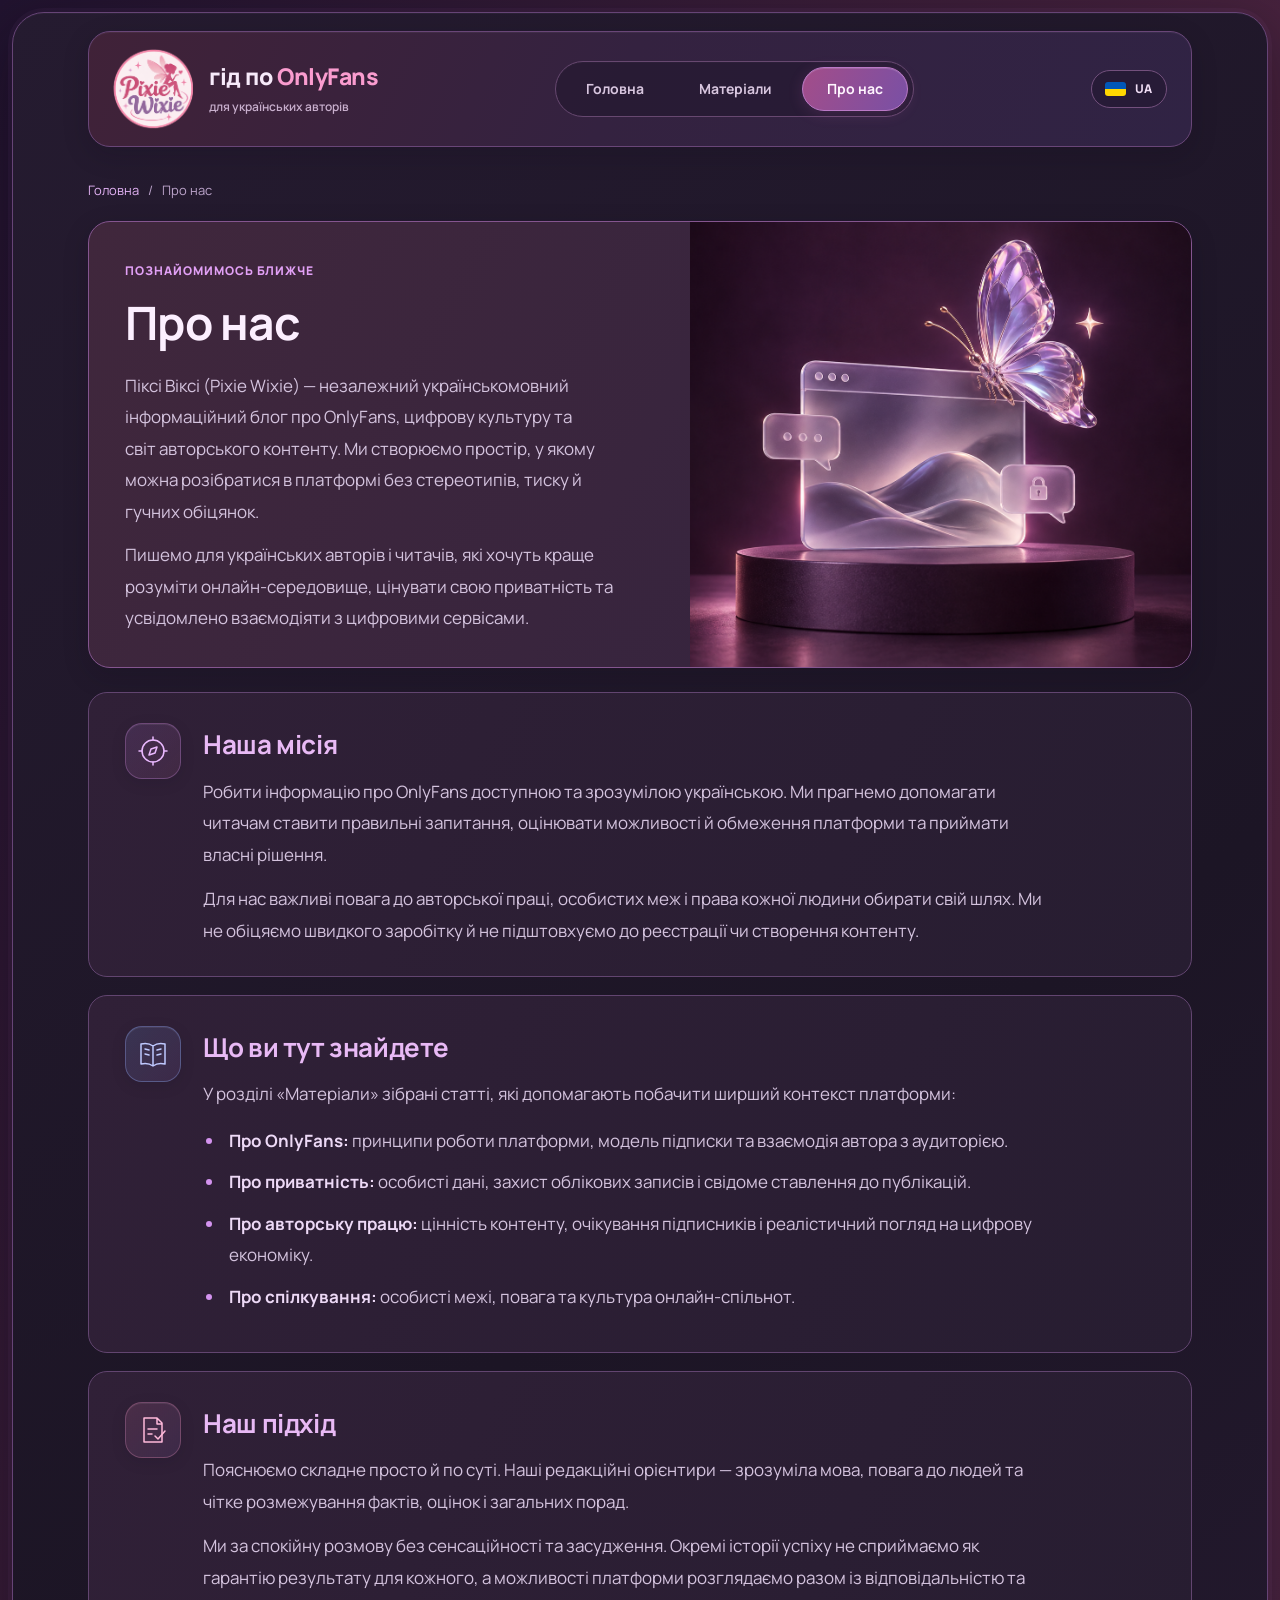
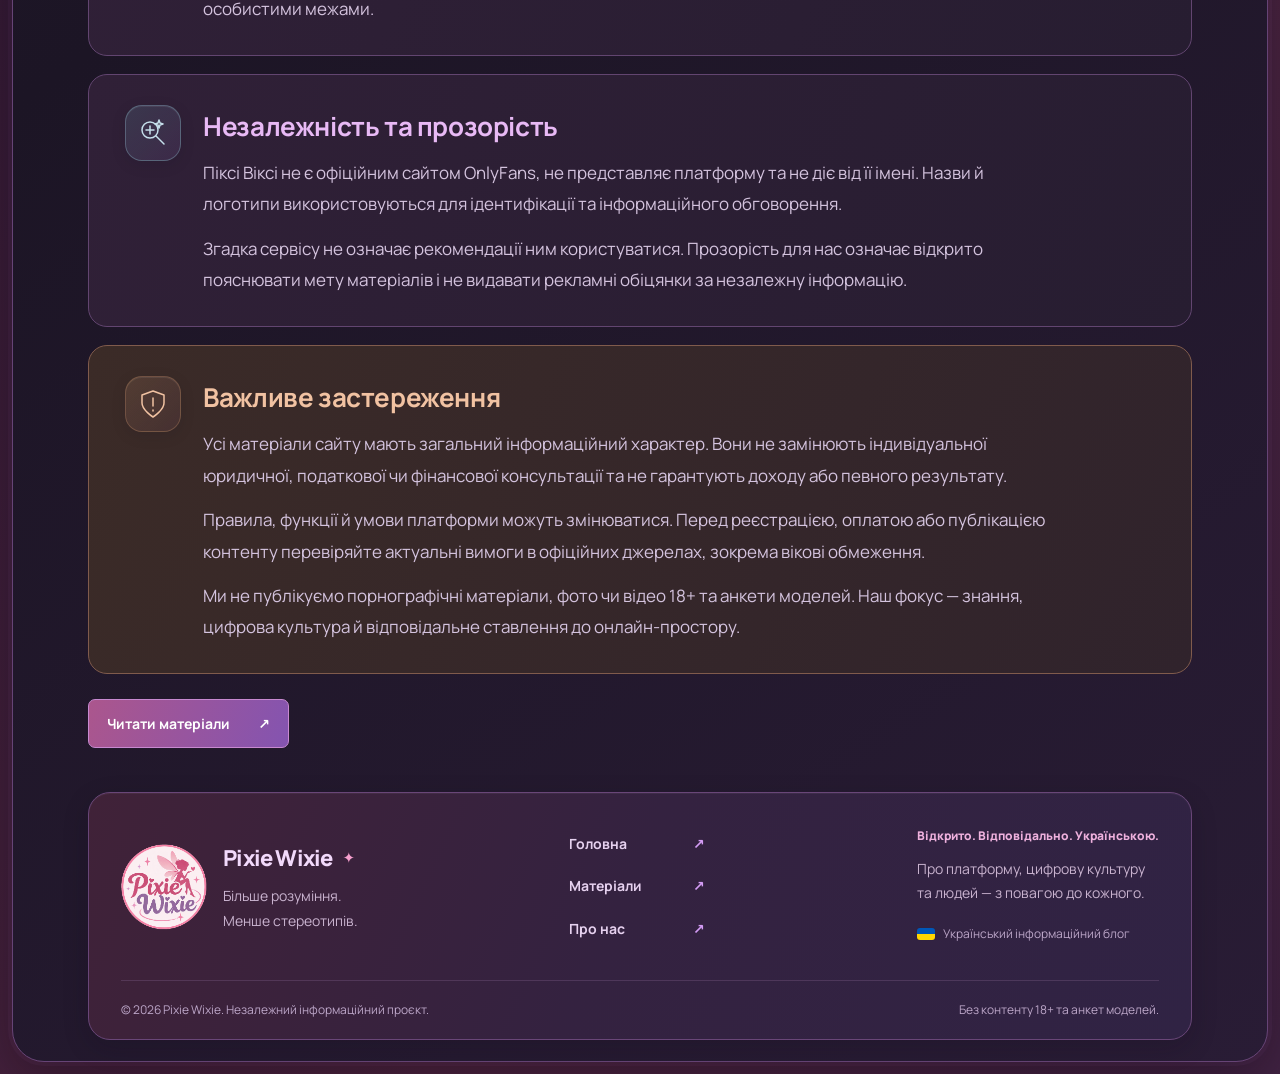
==== commit 60a1c0b4: "Improve SEO and fix homepage navigation" ====
--- a/about.html
+++ b/about.html
@@ -10,17 +10,16 @@
 <meta name="twitter:card" content="summary">
 <meta name="twitter:title" content="Про Pixie Wixie — український блог про OnlyFans">
 <meta name="twitter:description" content="Дізнайтеся про Pixie Wixie: незалежний український блог про OnlyFans, нашу мету й редакційні принципи. Зрозуміла інформація з повагою до приватності.">
-<script type="application/ld+json">{"@context": "https://schema.org", "@type": "AboutPage", "name": "Про Pixie Wixie — український блог про OnlyFans", "description": "Дізнайтеся про Pixie Wixie: незалежний український блог про OnlyFans, нашу мету й редакційні принципи. Зрозуміла інформація з повагою до приватності.", "inLanguage": "uk", "publisher": {"@type": "Organization", "name": "Pixie Wixie", "url": "https://pixiewixie.com/", "logo": {"@type": "ImageObject", "url": "https://pixiewixie.com/img/logo.png"}}, "url": "https://pixiewixie.com/about.html"}</script>
-<link rel="canonical" href="https://pixiewixie.com/about.html">
-<meta property="og:url" content="https://pixiewixie.com/about.html">
-<meta property="og:image" content="https://pixiewixie.com/img/logo.png">
-<meta name="twitter:image" content="https://pixiewixie.com/img/logo.png">
+<script type="application/ld+json">{"@context": "https://schema.org", "@type": "AboutPage", "name": "Про Pixie Wixie — український блог про OnlyFans", "description": "Дізнайтеся про Pixie Wixie: незалежний український блог про OnlyFans, нашу мету й редакційні принципи. Зрозуміла інформація з повагою до приватності.", "inLanguage": "uk", "publisher": {"@type": "Organization", "name": "Pixie Wixie", "url": "https://pixie-wixie.github.io/site/", "logo": {"@type": "ImageObject", "url": "https://pixie-wixie.github.io/site/img/logo.png"}}, "url": "https://pixie-wixie.github.io/site/about.html", "@id": "https://pixie-wixie.github.io/site/about.html#webpage", "isPartOf": {"@type": "WebSite", "@id": "https://pixie-wixie.github.io/site/#website", "name": "Pixie Wixie", "url": "https://pixie-wixie.github.io/site/", "inLanguage": "uk"}, "breadcrumb": {"@type": "BreadcrumbList", "itemListElement": [{"@type": "ListItem", "position": 1, "name": "Головна", "item": "https://pixie-wixie.github.io/site/"}, {"@type": "ListItem", "position": 2, "name": "Про нас", "item": "https://pixie-wixie.github.io/site/about.html"}]}}</script>
+<link rel="canonical" href="https://pixie-wixie.github.io/site/about.html">
+<meta property="og:url" content="https://pixie-wixie.github.io/site/about.html">
+<meta property="og:image" content="https://pixie-wixie.github.io/site/img/logo.png">
+<meta name="twitter:image" content="https://pixie-wixie.github.io/site/img/logo.png">
 </head><body>
 <a class="skip-link" href="#main">Перейти до вмісту</a>
 <div class="site-frame">
 <header class="header"><div class="header-brand"><a href="index.html" class="logo header-logo" aria-label="Pixie Wixie — головна"><img src="img/logo.png" alt="Pixie Wixie" width="1254" height="1254"></a><p class="header-tagline">гід по <span>OnlyFans</span><small>для українських авторів</small></p></div><nav aria-label="Головна навігація"><a href="index.html" data-nav="home">Головна</a><a href="materials.html" data-nav="articles">Матеріали</a><a href="about.html" data-nav="about" class="active" aria-current="page">Про нас</a></nav><span class="language-badge" lang="uk" aria-label="Мова сайту — українська" title="Українська"><span class="language-flag" aria-hidden="true"></span><span>UA</span></span></header>
-<main id="main" class="about-page">
-  <section class="about-intro" aria-labelledby="about-title">
+<main id="main" class="about-page"><nav class="breadcrumbs" aria-label="Навігаційний шлях"><a href="index.html">Головна</a><span aria-hidden="true">/</span><span aria-current="page">Про нас</span></nav><section class="about-intro" aria-labelledby="about-title">
     <div class="about-intro-copy">
     <span class="eyebrow">Познайомимось ближче</span>
     <h1 id="about-title">Про нас</h1>
--- a/style.css
+++ b/style.css
@@ -854,3 +854,8 @@
   .catalog-list .card-link { grid-template-columns: minmax(0, 1fr); padding: 24px; gap: 18px; }
   .catalog-number { width: 56px; min-height: 56px; font-size: 24px; border-radius: 14px; }
 }
+
+.breadcrumbs { display: flex; flex-wrap: wrap; align-items: center; gap: 9px; padding: 23px 0 0; color: #bca4cb; font-size: 13px; line-height: 1.7; }
+.breadcrumbs a { color: #e2b2f4; }
+.breadcrumbs a:hover { text-decoration: underline; text-underline-offset: 3px; }
+.about-page > .breadcrumbs { padding: 0 0 20px; }
